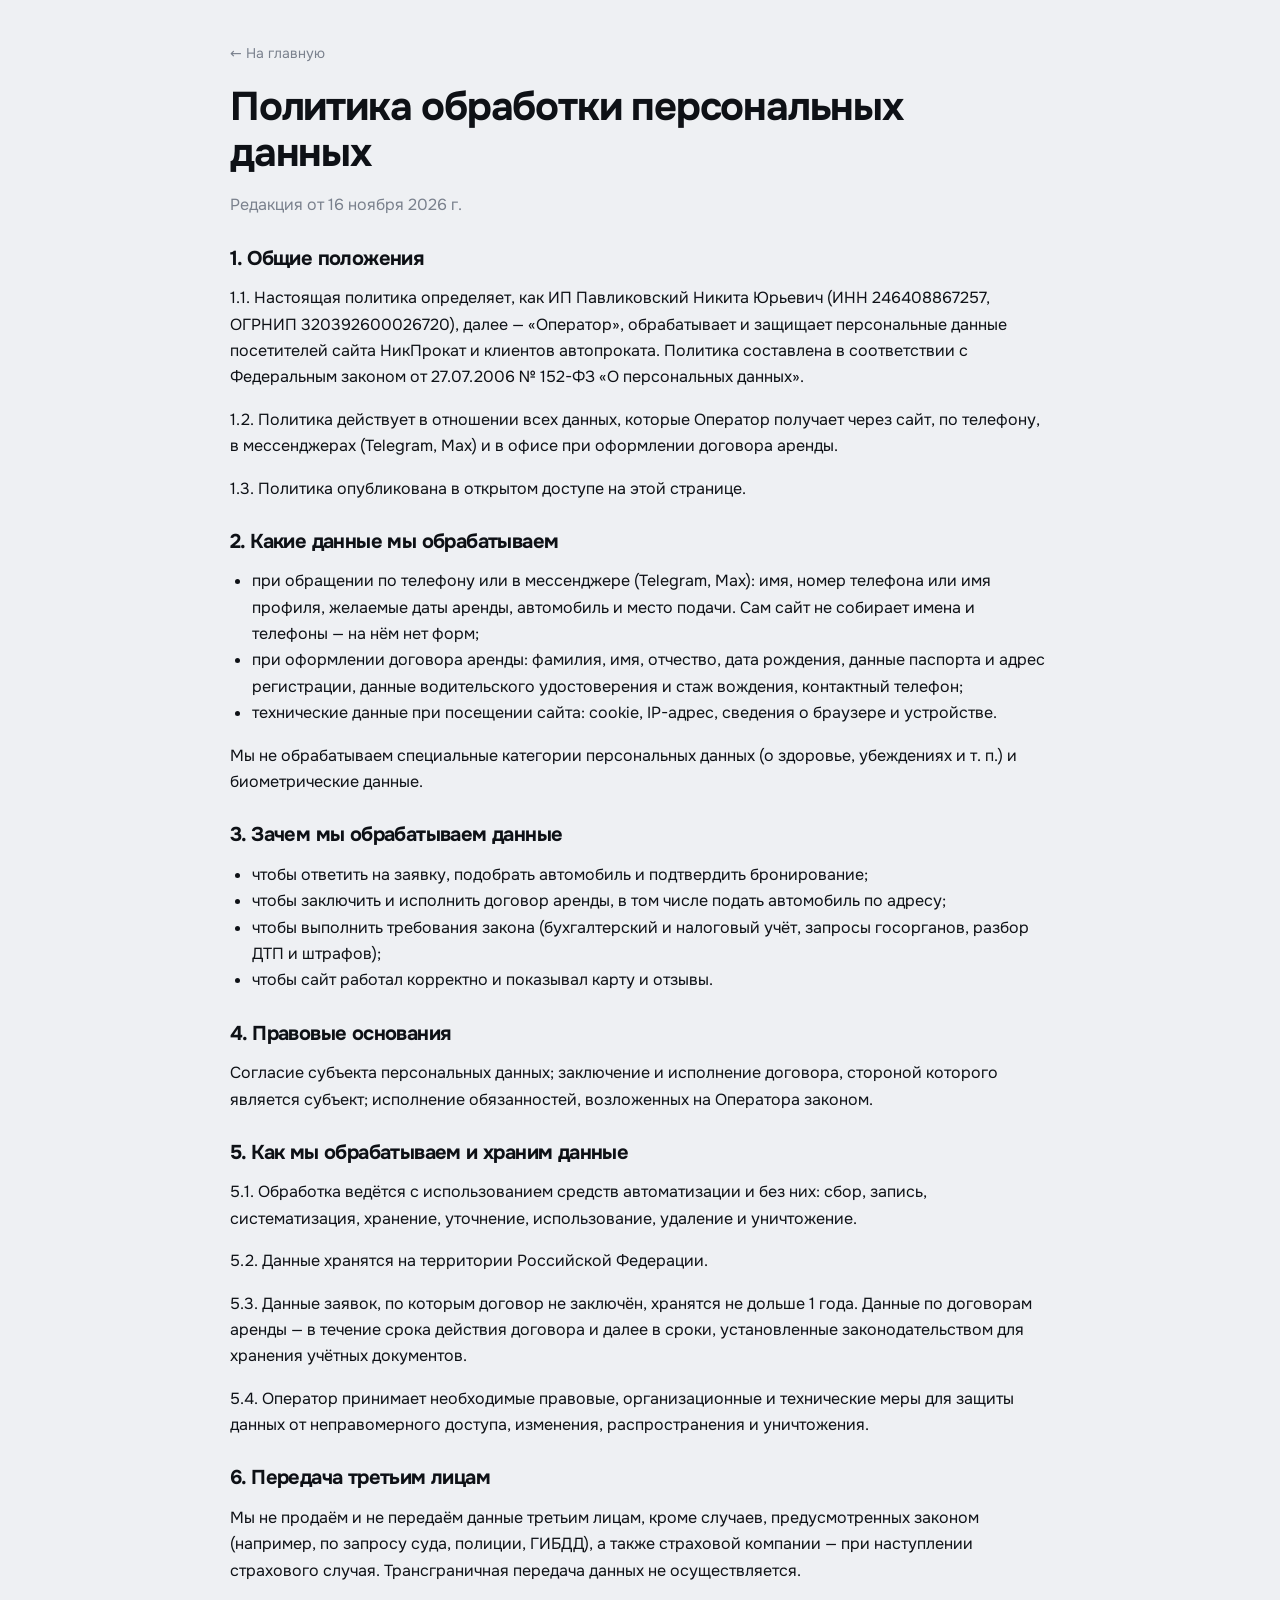
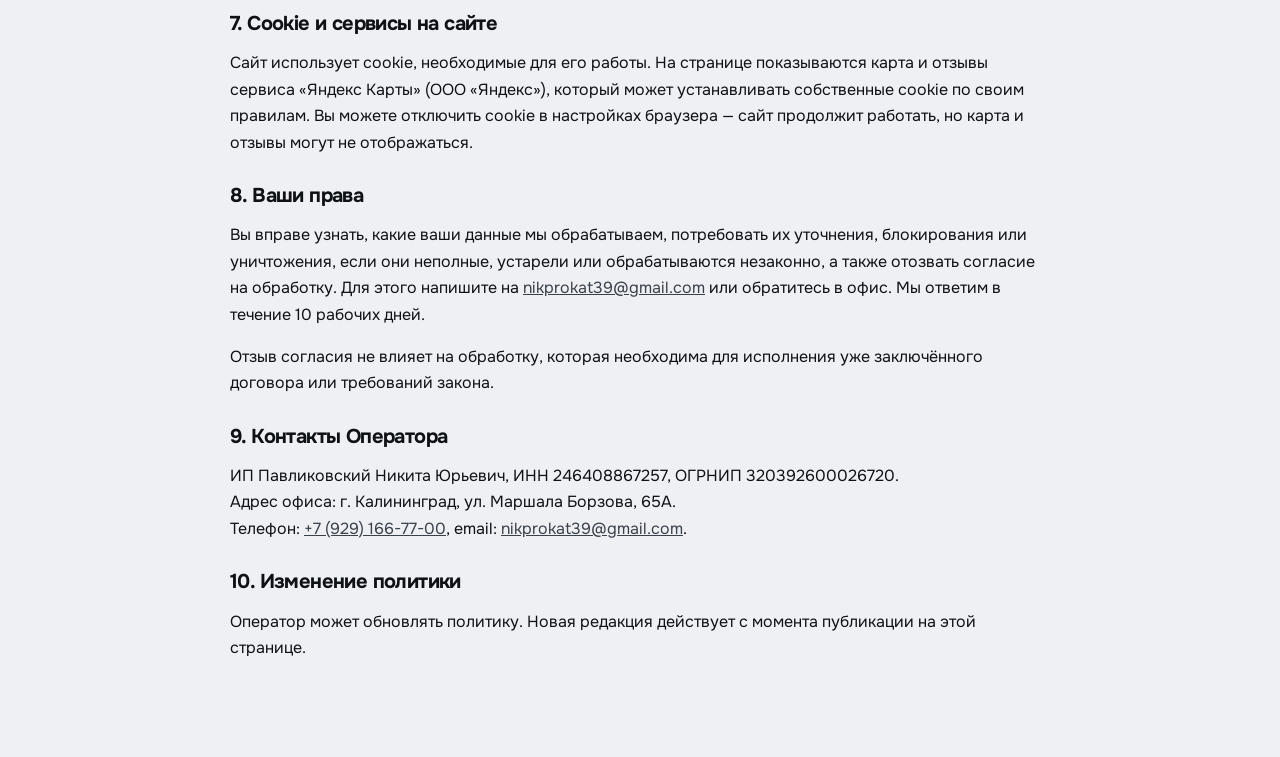
==== privacy.html @ 7037f5e5 "Обновление сайта" ====
<!doctype html>
<html lang="ru">
<head>
<meta charset="utf-8">
<meta http-equiv="Content-Security-Policy" content="default-src 'self'; script-src 'self'; style-src 'self' 'unsafe-inline'; img-src 'self' data:; media-src 'self'; font-src 'self'; connect-src 'self'; frame-src https://yandex.ru; object-src 'none'; base-uri 'self'; form-action 'none'">
<meta name="referrer" content="strict-origin-when-cross-origin">
<meta name="viewport" content="width=device-width, initial-scale=1, viewport-fit=cover">
<title>Политика обработки персональных данных — НикПрокат</title>
<meta name="robots" content="noindex">
<link rel="stylesheet" href="fonts/onest.css">
<link rel="stylesheet" href="site.css?v=12">
</head>
<body class="docpage">
<main class="doc wrap">
  <a class="doc__back" href="./">← На главную</a>
  <h1>Политика обработки персональных данных</h1>
  <p class="muted">Редакция от 16 ноября 2026 г.</p>

  <h2>1. Общие положения</h2>
  <p>1.1. Настоящая политика определяет, как ИП Павликовский Никита Юрьевич (ИНН 246408867257, ОГРНИП 320392600026720), далее — «Оператор», обрабатывает и защищает персональные данные посетителей сайта НикПрокат и клиентов автопроката. Политика составлена в соответствии с Федеральным законом от 27.07.2006 № 152-ФЗ «О персональных данных».</p>
  <p>1.2. Политика действует в отношении всех данных, которые Оператор получает через сайт, по телефону, в мессенджерах (Telegram, Max) и в офисе при оформлении договора аренды.</p>
  <p>1.3. Политика опубликована в открытом доступе на этой странице.</p>

  <h2>2. Какие данные мы обрабатываем</h2>
  <ul>
    <li>при обращении по телефону или в мессенджере (Telegram, Max): имя, номер телефона или имя профиля, желаемые даты аренды, автомобиль и место подачи. Сам сайт не собирает имена и телефоны — на нём нет форм;</li>
    <li>при оформлении договора аренды: фамилия, имя, отчество, дата рождения, данные паспорта и адрес регистрации, данные водительского удостоверения и стаж вождения, контактный телефон;</li>
    <li>технические данные при посещении сайта: cookie, IP-адрес, сведения о браузере и устройстве.</li>
  </ul>
  <p>Мы не обрабатываем специальные категории персональных данных (о здоровье, убеждениях и т. п.) и биометрические данные.</p>

  <h2>3. Зачем мы обрабатываем данные</h2>
  <ul>
    <li>чтобы ответить на заявку, подобрать автомобиль и подтвердить бронирование;</li>
    <li>чтобы заключить и исполнить договор аренды, в том числе подать автомобиль по адресу;</li>
    <li>чтобы выполнить требования закона (бухгалтерский и налоговый учёт, запросы госорганов, разбор ДТП и штрафов);</li>
    <li>чтобы сайт работал корректно и показывал карту и отзывы.</li>
  </ul>

  <h2>4. Правовые основания</h2>
  <p>Согласие субъекта персональных данных; заключение и исполнение договора, стороной которого является субъект; исполнение обязанностей, возложенных на Оператора законом.</p>

  <h2>5. Как мы обрабатываем и храним данные</h2>
  <p>5.1. Обработка ведётся с использованием средств автоматизации и без них: сбор, запись, систематизация, хранение, уточнение, использование, удаление и уничтожение.</p>
  <p>5.2. Данные хранятся на территории Российской Федерации.</p>
  <p>5.3. Данные заявок, по которым договор не заключён, хранятся не дольше 1 года. Данные по договорам аренды — в течение срока действия договора и далее в сроки, установленные законодательством для хранения учётных документов.</p>
  <p>5.4. Оператор принимает необходимые правовые, организационные и технические меры для защиты данных от неправомерного доступа, изменения, распространения и уничтожения.</p>

  <h2>6. Передача третьим лицам</h2>
  <p>Мы не продаём и не передаём данные третьим лицам, кроме случаев, предусмотренных законом (например, по запросу суда, полиции, ГИБДД), а также страховой компании — при наступлении страхового случая. Трансграничная передача данных не осуществляется.</p>

  <h2>7. Cookie и сервисы на сайте</h2>
  <p>Сайт использует cookie, необходимые для его работы. На странице показываются карта и отзывы сервиса «Яндекс Карты» (ООО «Яндекс»), который может устанавливать собственные cookie по своим правилам. Вы можете отключить cookie в настройках браузера — сайт продолжит работать, но карта и отзывы могут не отображаться.</p>

  <h2>8. Ваши права</h2>
  <p>Вы вправе узнать, какие ваши данные мы обрабатываем, потребовать их уточнения, блокирования или уничтожения, если они неполные, устарели или обрабатываются незаконно, а также отозвать согласие на обработку. Для этого напишите на <a href="mailto:nikprokat39@gmail.com">nikprokat39@gmail.com</a> или обратитесь в офис. Мы ответим в течение 10 рабочих дней.</p>
  <p>Отзыв согласия не влияет на обработку, которая необходима для исполнения уже заключённого договора или требований закона.</p>

  <h2>9. Контакты Оператора</h2>
  <p>ИП Павликовский Никита Юрьевич, ИНН 246408867257, ОГРНИП 320392600026720.<br>Адрес офиса: г. Калининград, ул. Маршала Борзова, 65А.<br>Телефон: <a href="tel:+79291667700">+7 (929) 166-77-00</a>, email: <a href="mailto:nikprokat39@gmail.com">nikprokat39@gmail.com</a>.</p>

  <h2>10. Изменение политики</h2>
  <p>Оператор может обновлять политику. Новая редакция действует с момента публикации на этой странице.</p>

</main>
</body>
</html>
---- fonts/onest.css ----
@font-face {
  font-family: 'Onest';
  font-style: normal;
  font-weight: 400;
  font-display: swap;
  src: url(onest-cyrillic-0.woff2) format('woff2');
  unicode-range: U+0301, U+0400-045F, U+0490-0491, U+04B0-04B1, U+2116;
}
@font-face {
  font-family: 'Onest';
  font-style: normal;
  font-weight: 400;
  font-display: swap;
  src: url(onest-latin-1.woff2) format('woff2');
  unicode-range: U+0000-00FF, U+0131, U+0152-0153, U+02BB-02BC, U+02C6, U+02DA, U+02DC, U+0304, U+0308, U+0329, U+2000-206F, U+20AC, U+2122, U+2191, U+2193, U+2212, U+2215, U+FEFF, U+FFFD;
}
@font-face {
  font-family: 'Onest';
  font-style: normal;
  font-weight: 500;
  font-display: swap;
  src: url(onest-cyrillic-0.woff2) format('woff2');
  unicode-range: U+0301, U+0400-045F, U+0490-0491, U+04B0-04B1, U+2116;
}
@font-face {
  font-family: 'Onest';
  font-style: normal;
  font-weight: 500;
  font-display: swap;
  src: url(onest-latin-1.woff2) format('woff2');
  unicode-range: U+0000-00FF, U+0131, U+0152-0153, U+02BB-02BC, U+02C6, U+02DA, U+02DC, U+0304, U+0308, U+0329, U+2000-206F, U+20AC, U+2122, U+2191, U+2193, U+2212, U+2215, U+FEFF, U+FFFD;
}
@font-face {
  font-family: 'Onest';
  font-style: normal;
  font-weight: 600;
  font-display: swap;
  src: url(onest-cyrillic-0.woff2) format('woff2');
  unicode-range: U+0301, U+0400-045F, U+0490-0491, U+04B0-04B1, U+2116;
}
@font-face {
  font-family: 'Onest';
  font-style: normal;
  font-weight: 600;
  font-display: swap;
  src: url(onest-latin-1.woff2) format('woff2');
  unicode-range: U+0000-00FF, U+0131, U+0152-0153, U+02BB-02BC, U+02C6, U+02DA, U+02DC, U+0304, U+0308, U+0329, U+2000-206F, U+20AC, U+2122, U+2191, U+2193, U+2212, U+2215, U+FEFF, U+FFFD;
}
@font-face {
  font-family: 'Onest';
  font-style: normal;
  font-weight: 700;
  font-display: swap;
  src: url(onest-cyrillic-0.woff2) format('woff2');
  unicode-range: U+0301, U+0400-045F, U+0490-0491, U+04B0-04B1, U+2116;
}
@font-face {
  font-family: 'Onest';
  font-style: normal;
  font-weight: 700;
  font-display: swap;
  src: url(onest-latin-1.woff2) format('woff2');
  unicode-range: U+0000-00FF, U+0131, U+0152-0153, U+02BB-02BC, U+02C6, U+02DA, U+02DC, U+0304, U+0308, U+0329, U+2000-206F, U+20AC, U+2122, U+2191, U+2193, U+2212, U+2215, U+FEFF, U+FFFD;
}
@font-face {
  font-family: 'Onest';
  font-style: normal;
  font-weight: 800;
  font-display: swap;
  src: url(onest-cyrillic-0.woff2) format('woff2');
  unicode-range: U+0301, U+0400-045F, U+0490-0491, U+04B0-04B1, U+2116;
}
@font-face {
  font-family: 'Onest';
  font-style: normal;
  font-weight: 800;
  font-display: swap;
  src: url(onest-latin-1.woff2) format('woff2');
  unicode-range: U+0000-00FF, U+0131, U+0152-0153, U+02BB-02BC, U+02C6, U+02DA, U+02DC, U+0304, U+0308, U+0329, U+2000-206F, U+20AC, U+2122, U+2191, U+2193, U+2212, U+2215, U+FEFF, U+FFFD;
}
---- site.css ----
:root {
  --bg: #eef0f3;
  --paper: #ffffff;
  --ink: #0e1116;
  --ink-2: #3b414b;
  --muted: #7a818d;
  --line: rgba(14, 17, 22, .08);
  --coral: #f16043;
  --coral-d: #dc4b2f;
  --ok: #17a96b;
  --busy: #e0473f;
  --r: 28px;
  --shadow: 0 1px 2px rgba(14, 17, 22, .04), 0 12px 32px -12px rgba(14, 17, 22, .14);
}
* { box-sizing: border-box; }
html { scroll-behavior: smooth; }
body { margin: 0; background: var(--bg); color: var(--ink); font: 16px/1.55 Onest, system-ui, sans-serif; -webkit-font-smoothing: antialiased; overflow-x: hidden; }
img { display: block; max-width: 100%; }
a { color: inherit; text-decoration: none; }
h1, h2, h3 { margin: 0; letter-spacing: -.03em; line-height: 1.02; }
.wrap { width: min(1280px, 100% - 32px); margin-inline: auto; }
.muted { color: var(--muted); }
.tiny { font-size: 12px; color: var(--muted); margin: 6px 0 0; text-align: center; }
.i { width: 18px; height: 18px; flex: none; }

/* ---------- кнопки, чипы ---------- */
.btn { display: inline-flex; align-items: center; justify-content: center; gap: 10px; height: 54px; padding: 0 26px; border: 0; border-radius: 999px; background: var(--coral); color: #fff; font: 600 15px Onest, sans-serif; cursor: pointer; transition: transform .25s, background .25s, box-shadow .25s; box-shadow: 0 10px 24px -10px rgba(241, 96, 67, .8); white-space: nowrap; }
.btn:hover { background: var(--coral-d); transform: translateY(-1px); }
.btn .i { transition: transform .25s; }
.btn:hover .i { transform: translateX(3px); }
.btn--glass { background: rgba(255, 255, 255, .16); color: #fff; box-shadow: none; border: 1px solid rgba(255, 255, 255, .35); backdrop-filter: blur(16px) saturate(1.4); -webkit-backdrop-filter: blur(16px) saturate(1.4); }
.btn--glass:hover { background: rgba(255, 255, 255, .28); }
.btn--dark { background: var(--ink); box-shadow: none; }
.btn--dark:hover { background: #262b33; }
.btn--sm { height: 42px; padding: 0 20px; font-size: 14px; }
.btn--wide { width: 100%; }
.chip { display: inline-flex; align-items: center; gap: 8px; margin: 0; height: 34px; padding: 0 14px; border-radius: 999px; font-size: 13px; font-weight: 500; }
.chip--glass { background: rgba(255, 255, 255, .18); color: #fff; border: 1px solid rgba(255, 255, 255, .3); backdrop-filter: blur(14px); -webkit-backdrop-filter: blur(14px); }
.dot { width: 8px; height: 8px; border-radius: 50%; background: #3ee08f; box-shadow: 0 0 0 4px rgba(62, 224, 143, .25); }

/* ---------- шапка ---------- */
.nav { position: fixed; z-index: 30; top: 14px; left: 50%; transform: translateX(-50%); width: min(1280px, 100% - 32px); display: flex; align-items: center; gap: 22px; height: 64px; padding: 0 12px 0 22px; border-radius: 999px; background: rgba(255, 255, 255, .72); border: 1px solid rgba(255, 255, 255, .8); box-shadow: 0 8px 30px -14px rgba(14, 17, 22, .25); backdrop-filter: blur(20px) saturate(1.6); -webkit-backdrop-filter: blur(20px) saturate(1.6); }
.logo { display: flex; align-items: center; gap: 10px; font-weight: 700; font-size: 19px; letter-spacing: -.02em; color: var(--ink); }
.logo__mark { width: 34px; height: 23px; color: var(--ink); }
.logo__word b { color: var(--coral); font-weight: 800; }
.nav__links { display: flex; gap: 26px; margin-left: 18px; font-size: 15px; color: var(--ink-2); }
.nav__links a { transition: color .2s; }
.nav__links a:hover { color: var(--coral); }
.nav__phone { margin-left: auto; font-weight: 600; font-size: 15px; }

/* ---------- главный экран ---------- */
.hero { position: relative; margin: 10px; height: min(100svh - 20px, 900px); min-height: 620px; border-radius: 34px; overflow: hidden; background: #1a1d22; color: #fff; isolation: isolate; }
.hero__media { position: absolute; inset: 0; }
.hero__img { position: absolute; inset: 0; width: 100%; height: 100%; object-fit: cover; opacity: 0; transform: scale(1.08); transition: opacity 1.6s ease, transform 7s cubic-bezier(.2, .7, .2, 1); }
.hero__img.on { opacity: 1; transform: scale(1); }
.hero__shade { position: absolute; inset: 0; background: linear-gradient(90deg, rgba(8, 10, 14, .62) 0%, rgba(8, 10, 14, .25) 45%, rgba(8, 10, 14, 0) 70%), linear-gradient(0deg, rgba(8, 10, 14, .55) 0%, rgba(8, 10, 14, 0) 45%); pointer-events: none; }
.hero__copy { position: absolute; left: clamp(24px, 5vw, 72px); bottom: clamp(32px, 7vh, 80px); max-width: 780px; }
.hero__title { margin: 22px 0 18px; font-size: clamp(44px, 5.6vw, 86px); font-weight: 700; }
.hero__lead { margin: 0 0 30px; max-width: 470px; font-size: 18px; color: rgba(255, 255, 255, .86); }
.hero__cta { display: flex; flex-wrap: wrap; gap: 12px; }
.hero__copy > * { animation: rise .9s cubic-bezier(.2, .7, .2, 1) both; }
.hero__copy > :nth-child(2) { animation-delay: .08s; }
.hero__copy > :nth-child(3) { animation-delay: .16s; }
.hero__copy > :nth-child(4) { animation-delay: .24s; }
@keyframes rise { from { opacity: 0; transform: translateY(24px); } }

/* стеклянная карточка выбора машины */
.pick { position: absolute; right: clamp(20px, 3vw, 40px); bottom: clamp(24px, 6vh, 64px); width: 360px; padding: 20px; border-radius: 26px; background: rgba(255, 255, 255, .14); border: 1px solid rgba(255, 255, 255, .28); backdrop-filter: blur(24px) saturate(1.5); -webkit-backdrop-filter: blur(24px) saturate(1.5); box-shadow: 0 20px 50px -20px rgba(0, 0, 0, .5); animation: rise .9s .3s cubic-bezier(.2, .7, .2, 1) both; }
.pick__top { display: flex; justify-content: space-between; align-items: flex-end; gap: 12px; }
.pick__top > div:first-child, .pick__price { transition: opacity .35s, transform .35s; }
.pick.swap .pick__top > div:first-child, .pick.swap .pick__price { opacity: 0; transform: translateY(6px); }
.pick__name { font-size: 22px; font-weight: 700; letter-spacing: -.02em; }
.pick__sub { font-size: 14px; color: rgba(255, 255, 255, .75); }
.pick__price { text-align: right; font-size: 15px; line-height: 1.1; }
.pick__price b { font-size: 28px; font-weight: 700; letter-spacing: -.02em; }
.pick__price small { display: block; font-size: 12px; color: rgba(255, 255, 255, .7); }
.pick__cars { display: grid; grid-template-columns: repeat(4, 1fr); gap: 8px; margin: 18px 0 16px; }
.pick__car { position: relative; padding: 0; border: 0; border-radius: 14px; overflow: hidden; aspect-ratio: 1 / .8; cursor: pointer; background: #000; outline: 2px solid transparent; outline-offset: 2px; transition: outline-color .3s, transform .3s; }
.pick__car img { width: 100%; height: 100%; object-fit: cover; opacity: .62; transition: opacity .3s, transform .5s; }
.pick__car:hover img { opacity: .9; transform: scale(1.06); }
.pick__car.on { outline-color: #fff; }
.pick__car.on img { opacity: 1; }
.pick__car i { position: absolute; left: 0; bottom: 0; height: 3px; width: 0; background: var(--coral); }
.pick__car.on i { animation: fill var(--t, 7s) linear forwards; }
@keyframes fill { to { width: 100%; } }

/* ---------- факты ---------- */
.facts { display: grid; grid-template-columns: repeat(4, 1fr); gap: 12px; margin-top: 12px; }
.fact { padding: 24px 26px; border-radius: 24px; background: var(--paper); box-shadow: var(--shadow); }
.fact b { display: block; font-size: 30px; font-weight: 700; letter-spacing: -.03em; }
.fact span { color: var(--muted); font-size: 15px; }

/* ---------- секции ---------- */
.section { padding: 110px 0 0; }
.head { display: flex; justify-content: space-between; align-items: flex-end; gap: 24px; margin-bottom: 36px; }
.h2 { font-size: clamp(36px, 4.6vw, 64px); font-weight: 700; }
.head__note { margin: 0; max-width: 360px; color: var(--muted); }

/* автопарк */
.fleet { display: grid; grid-template-columns: repeat(2, 1fr); gap: 16px; }
.car { position: relative; display: flex; flex-direction: column; border-radius: var(--r); background: var(--paper); box-shadow: var(--shadow); overflow: hidden; cursor: pointer; transition: transform .35s cubic-bezier(.2, .7, .2, 1), box-shadow .35s; }
.car:hover { transform: translateY(-4px); box-shadow: 0 1px 2px rgba(14, 17, 22, .04), 0 26px 50px -20px rgba(14, 17, 22, .28); }
.car__pic { position: relative; aspect-ratio: 16 / 10; overflow: hidden; background: #dfe2e6; }
.car__pic img { position: absolute; inset: 0; width: 100%; height: 100%; object-fit: cover; transition: transform .8s cubic-bezier(.2, .7, .2, 1); }
.car:hover .car__pic img { transform: scale(1.04); }
.badge { position: absolute; z-index: 2; top: 16px; left: 16px; display: inline-flex; align-items: center; gap: 8px; height: 32px; padding: 0 13px; border-radius: 999px; font-size: 13px; font-weight: 600; background: rgba(255, 255, 255, .88); color: var(--ok); backdrop-filter: blur(10px); -webkit-backdrop-filter: blur(10px); }
.badge::before { content: ""; width: 7px; height: 7px; border-radius: 50%; background: currentColor; }
.badge--busy { color: var(--busy); }
.car__body { display: grid; grid-template-columns: 1fr auto; align-items: end; gap: 6px 16px; padding: 22px 24px 24px; }
.car__name { font-size: 26px; font-weight: 700; letter-spacing: -.03em; line-height: 1.1; }
.car__sub { color: var(--muted); }
.car__specs { grid-column: 1 / -1; display: flex; flex-wrap: wrap; gap: 6px; margin: 10px 0 6px; padding: 0; list-style: none; }
.car__specs li { height: 30px; padding: 0 12px; display: flex; align-items: center; border-radius: 999px; background: var(--bg); font-size: 13px; color: var(--ink-2); }
.car__price { font-size: 15px; color: var(--muted); }
.car__price b { font-size: 26px; color: var(--ink); font-weight: 700; letter-spacing: -.02em; }
.car__go { width: 52px; height: 52px; padding: 0; }

/* шаги */
.steps { display: grid; grid-template-columns: repeat(3, 1fr); gap: 16px; }
.step { padding: 30px; border-radius: var(--r); background: var(--paper); box-shadow: var(--shadow); min-height: 250px; display: flex; flex-direction: column; }
.step__n { font-size: 15px; font-weight: 700; color: var(--coral); margin-bottom: auto; }
.step h3 { font-size: 26px; font-weight: 700; margin: 40px 0 10px; }
.step p { margin: 0; color: var(--muted); }

/* детали */
.details { display: grid; grid-template-columns: 1.2fr 1fr 1fr; gap: 16px; margin-top: 110px; }
.details img { width: 100%; height: 360px; object-fit: cover; border-radius: var(--r); }

/* подача */
.delivery { display: grid; grid-template-columns: 1fr 1.1fr; gap: 40px; align-items: start; }
.delivery .h2 { margin-bottom: 16px; }
.places { margin: 0; padding: 8px 26px; list-style: none; border-radius: var(--r); background: var(--paper); box-shadow: var(--shadow); }
.places li { display: flex; justify-content: space-between; gap: 16px; padding: 18px 0; border-bottom: 1px solid var(--line); font-size: 17px; }
.places li:last-child { border-bottom: 0; }
.places b { font-weight: 600; }

/* условия */
.terms { display: grid; grid-template-columns: repeat(4, 1fr); gap: 16px; }
.term { padding: 28px; border-radius: var(--r); background: var(--paper); box-shadow: var(--shadow); }
.term h3 { font-size: 20px; margin-bottom: 12px; }
.term p { margin: 0; color: var(--muted); }

/* контакты */
#contacts { padding-top: 110px; }
.cta { display: flex; justify-content: space-between; align-items: center; gap: 32px; padding: clamp(32px, 5vw, 64px); border-radius: 34px; background: var(--ink) url(img/hero-genesis.jpg) center 70% / cover; background-blend-mode: soft-light; color: #fff; }
.cta p { margin: 14px 0 0; color: rgba(255, 255, 255, .75); font-size: 18px; }
.cta__btns { display: flex; flex-wrap: wrap; gap: 12px; }
.footer { display: flex; justify-content: space-between; align-items: center; gap: 16px; flex-wrap: wrap; padding: 36px 0 44px; font-size: 14px; }

/* ---------- окно брони ---------- */
.book { width: min(980px, 100% - 24px); max-height: calc(100dvh - 24px); padding: 0; border: 0; border-radius: 30px; background: var(--paper); color: var(--ink); box-shadow: 0 40px 100px -30px rgba(0, 0, 0, .5); }
.book::backdrop { background: rgba(14, 17, 22, .45); backdrop-filter: blur(8px); -webkit-backdrop-filter: blur(8px); }
.book[open] { animation: pop .4s cubic-bezier(.2, .7, .2, 1); }
@keyframes pop { from { opacity: 0; transform: translateY(16px) scale(.98); } }
.book__card { position: relative; display: grid; grid-template-columns: 1.15fr 1fr; }
.book__x { position: absolute; z-index: 2; top: 14px; right: 14px; width: 40px; height: 40px; border: 0; border-radius: 50%; background: var(--bg); font-size: 24px; line-height: 1; cursor: pointer; }
.book__gallery { padding: 14px; }
.book__img { width: 100%; aspect-ratio: 4 / 3; object-fit: cover; border-radius: 20px; background: var(--bg); }
.book__thumbs { display: flex; gap: 8px; margin-top: 10px; overflow-x: auto; }
.book__thumbs img { width: 64px; height: 48px; flex: none; object-fit: cover; border-radius: 10px; cursor: pointer; opacity: .55; transition: opacity .2s; }
.book__thumbs img.on, .book__thumbs img:hover { opacity: 1; }
.book__body { padding: 30px 28px 28px 14px; }
.book__body h3 { font-size: 28px; padding-right: 40px; }
.book__body > .muted { margin: 6px 0 22px; }
.book__dates { display: grid; grid-template-columns: 1fr 1fr; gap: 10px; }
.book__dates label { display: grid; gap: 6px; min-width: 0; font-size: 13px; color: var(--muted); }
.book input { min-width: 0; width: 100%; height: 50px; padding: 0 14px; border: 1px solid var(--line); border-radius: 14px; background: var(--bg); color: var(--ink); font: 500 15px Onest, sans-serif; }
.book input:focus { outline: 2px solid var(--coral); outline-offset: 1px; }
.book__status { margin: 14px 0; padding: 16px; border-radius: 16px; background: var(--bg); font-size: 15px; color: var(--ink-2); }
.book__status b { display: block; font-size: 17px; margin-bottom: 4px; color: var(--ink); }
.book__status.ok { background: #e7f7ef; }
.book__status.ok b { color: var(--ok); }
.book__status.busy { background: #fdecea; }
.book__status.busy b { color: var(--busy); }
.book__status .sum { font-weight: 700; font-size: 18px; color: var(--ink); }
.book__lead { display: grid; gap: 10px; }
.book__lead[hidden] { display: none; }

/* ---------- появление при прокрутке ---------- */
.reveal { opacity: 0; transform: translateY(28px); transition: opacity .8s cubic-bezier(.2, .7, .2, 1), transform .8s cubic-bezier(.2, .7, .2, 1); }
.reveal.in { opacity: 1; transform: none; }

/* ---------- планшет и телефон ---------- */
@media (max-width: 1080px) {
  .nav__links { display: none; }
  .facts, .terms { grid-template-columns: repeat(2, 1fr); }
  .steps { grid-template-columns: 1fr; }
  .step { min-height: 0; }
  .step h3 { margin-top: 18px; }
}
@media (max-width: 760px) {
  .nav { top: 10px; height: 56px; padding: 0 8px 0 16px; width: calc(100% - 20px); }
  .nav__phone { display: none; }
  .nav .btn { margin-left: auto; }
  .hero { margin: 0; border-radius: 0 0 28px 28px; height: auto; min-height: 0; padding: 110px 20px 20px; display: flex; flex-direction: column; justify-content: flex-end; min-height: 100svh; }
  .hero__shade { background: linear-gradient(0deg, rgba(8, 10, 14, .82) 0%, rgba(8, 10, 14, .35) 55%, rgba(8, 10, 14, .1) 100%); }
  .hero__copy { position: relative; left: auto; bottom: auto; }
  .hero__title { font-size: 44px; margin: 16px 0 12px; }
  .hero__lead { font-size: 16px; margin-bottom: 22px; }
  .hero__cta .btn { flex: 1; }
  .pick { position: relative; right: auto; bottom: auto; width: auto; margin-top: 20px; padding: 16px; }
  .facts { grid-template-columns: 1fr 1fr; gap: 10px; }
  .fact { padding: 18px; }
  .fact b { font-size: 22px; }
  .fact span { font-size: 13px; }
  .section, #contacts { padding-top: 72px; }
  .head { flex-direction: column; align-items: flex-start; margin-bottom: 24px; }
  .fleet, .delivery, .terms { grid-template-columns: 1fr; }
  .delivery { gap: 20px; }
  .details { grid-template-columns: 1fr 1fr; margin-top: 72px; }
  .details img { height: 200px; }
  .details img:first-child { grid-column: 1 / -1; }
  .car__name { font-size: 22px; }
  .cta { flex-direction: column; align-items: flex-start; }
  .cta__btns, .cta__btns .btn { width: 100%; }
  .book__card { grid-template-columns: 1fr; }
  .book__body { padding: 4px 18px 20px; }
  .book__body h3 { font-size: 24px; }
}
@media (prefers-reduced-motion: reduce) {
  *, *::before, *::after { animation: none !important; transition: none !important; }
  .reveal { opacity: 1; transform: none; }
  html { scroll-behavior: auto; }
}

/* правки: окно брони не шире экрана; на телефоне первый экран без карточки выбора */
.book__card > * { min-width: 0; }
@media (max-width: 760px) {
  .pick { display: none; }
  .hero { min-height: 92svh; padding-bottom: 28px; }
}
.hero__copy, .pick { z-index: 2; }
.hero__shade, .hero__copy, .pick { transform: translateZ(0); }

video.hero__img, video.hero__img.on { transform: none; }

/* ---------- автопарк и тарифы ---------- */
.when { display: grid; grid-template-columns: 1fr 1fr auto; gap: 12px; align-items: end; padding: 18px; border-radius: var(--r); background: var(--paper); box-shadow: var(--shadow); }
.when__f { display: grid; gap: 6px; min-width: 0; font-size: 13px; color: var(--muted); }
.when__in { display: flex; min-width: 0; border-radius: 14px; overflow: hidden; border: 1px solid var(--line); background: var(--bg); }
.when__in input { min-width: 0; height: 54px; padding: 0 14px; border: 0; background: transparent; color: var(--ink); font: 500 16px Onest, sans-serif; }
.when__in input[type=date] { flex: 1; }
.when__in input[type=time] { width: 104px; flex: none; background: var(--coral); color: #fff; font-weight: 600; color-scheme: dark; }
.when__in:focus-within { outline: 2px solid var(--coral); outline-offset: 1px; }
.when .btn { height: 56px; }
.when__note { margin: 14px 4px 28px; color: var(--muted); }
.when__note a { color: var(--coral); font-weight: 600; }
.tariffs__class { margin: 26px 0 8px; padding: 12px; border-radius: 14px; background: #e3ebf3; text-align: center; font-weight: 600; }
.tariffs__class:first-child { margin-top: 0; }
.trow { display: grid; grid-template-columns: 190px minmax(160px, 1fr) minmax(0, 2.4fr) auto; align-items: center; gap: 22px; padding: 14px 10px; border-bottom: 1px solid var(--line); cursor: pointer; transition: background .2s; }
.trow:hover { background: rgba(255, 255, 255, .6); }
.trow__pic { aspect-ratio: 16 / 10; border-radius: 14px; overflow: hidden; background: #e7e9ec; }
.trow__pic img { width: 100%; height: 100%; object-fit: cover; transition: transform .6s cubic-bezier(.2, .7, .2, 1); }
.trow:hover .trow__pic img { transform: scale(1.05); }
.trow__name b { display: block; font-size: 20px; letter-spacing: -.02em; line-height: 1.2; }
.trow__name span { font-size: 13px; color: var(--muted); }
.trow__tiers { display: grid; grid-template-columns: repeat(4, 1fr); gap: 6px; }
.trow__tiers div { padding: 6px 8px; border-radius: 10px; }
.trow__tiers small { display: block; font-size: 12px; color: var(--muted); white-space: nowrap; }
.trow__tiers b { font-size: 18px; font-weight: 600; }
.trow__tiers .on { background: #fdebe6; }
.trow__tiers .on b { color: var(--coral-d); }
.trow__go { display: flex; align-items: center; gap: 14px; justify-content: flex-end; }
.trow__sum { text-align: right; font-weight: 700; font-size: 18px; white-space: nowrap; }
.trow__sum small { display: block; font-weight: 400; font-size: 12px; color: var(--muted); }
@media (max-width: 1100px) {
  .trow { grid-template-columns: 150px 1fr auto; }
  .trow__tiers { grid-column: 1 / -1; grid-row: 2; }
}
@media (max-width: 760px) {
  .when { grid-template-columns: 1fr; }
  .trow { grid-template-columns: 112px 1fr; gap: 10px 14px; padding: 14px 4px; }
  .trow__tiers { grid-template-columns: repeat(4, minmax(0, 1fr)); gap: 2px; }
  .trow__tiers div { padding: 6px 2px; text-align: center; }
  .trow__tiers small { font-size: 10px; white-space: normal; line-height: 1.2; }
  .trow__tiers b { font-size: 14px; }
  .trow__go { grid-column: 1 / -1; justify-content: space-between; }
  .trow__go .btn { flex: 1; max-width: 220px; }
}

/* главный экран: метки под заголовком, ролики сменяются наплывом без стоп-кадра */
.hero__tags { display: flex; flex-wrap: wrap; gap: 8px; margin: 0 0 22px; padding: 0; list-style: none; }
.hero__tags .chip { height: 38px; font-size: 15px; }
video.hero__img { transition: opacity 1s ease; }
.steps--2 { grid-template-columns: repeat(2, 1fr); }
.steps--2 .step { min-height: 0; }
.steps--2 .step h3 { margin-top: 24px; }
@media (max-width: 760px) { .steps--2 { grid-template-columns: 1fr; } }

/* подсказка «номер скопирован» для Max */
.toast { position: fixed; left: 50%; bottom: 24px; z-index: 50; max-width: min(520px, calc(100% - 32px)); padding: 14px 20px; border-radius: 16px; background: var(--ink); color: #fff; font-size: 15px; box-shadow: 0 20px 50px -20px rgba(0,0,0,.5); opacity: 0; pointer-events: none; transform: translate(-50%, 12px); transition: opacity .3s, transform .3s; }
.toast.on { opacity: 1; transform: translate(-50%, 0); }
button.btn { cursor: pointer; }

/* ---------- контакты ---------- */
.contacts { display: grid; grid-template-columns: 1fr 1.2fr; gap: 16px; align-items: stretch; }
.contacts:has(.contacts__map[hidden]) { grid-template-columns: 1fr; }
.contacts__list { margin: 0; padding: 12px 30px; border-radius: var(--r); background: var(--paper); box-shadow: var(--shadow); }
.contacts__list > div { padding: 16px 0; border-bottom: 1px solid var(--line); }
.contacts__list > div:last-child { border-bottom: 0; }
.contacts__list dt { font-size: 13px; color: var(--muted); }
.contacts__list dd { margin: 4px 0 0; font-size: 18px; font-weight: 600; }
.contacts__list a { color: var(--ink); text-decoration: none; }
.contacts__list a:hover { color: var(--coral); }
.contacts__map { min-height: 380px; border-radius: var(--r); overflow: hidden; box-shadow: var(--shadow); background: var(--paper); }
.contacts__map iframe { width: 100%; height: 100%; min-height: 380px; border: 0; display: block; }
.reviews { margin-top: 16px; padding: 24px 30px; border-radius: var(--r); background: var(--paper); box-shadow: var(--shadow); }
.reviews h3 { margin: 0 0 14px; font-size: 20px; }
.reviews__ya { height: 520px; overflow: hidden; border-radius: 16px; margin-bottom: 14px; }
.reviews__ya iframe { width: 100%; height: 100%; border: 1px solid var(--line); border-radius: 16px; box-sizing: border-box; }
@media (max-width: 760px) { .contacts { grid-template-columns: 1fr; } .contacts__list { padding: 6px 20px; } .reviews { padding: 20px; } }

.reviews__grid { display: grid; grid-template-columns: minmax(0, 760px) 1fr; gap: 24px; align-items: start; }
.reviews__ya { margin-bottom: 0; }
.reviews__side { display: grid; gap: 12px; align-content: start; }
.reviews__side p { margin: 0 0 6px; color: var(--muted); font-size: 17px; }
@media (max-width: 1100px) { .reviews__grid { grid-template-columns: 1fr; } }

/* ---------- юридическое: согласие, cookie, подвал, страницы документов ---------- */
.agree { display: flex; gap: 10px; align-items: flex-start; font-size: 13px; line-height: 1.45; color: var(--muted); cursor: pointer; }
.agree input { width: 18px; height: 18px; min-width: 18px; margin: 1px 0 0; padding: 0; accent-color: var(--coral); }
.agree a { color: var(--ink-2); text-decoration: underline; }
.btn:disabled { opacity: .45; cursor: not-allowed; box-shadow: none; }
.cookie { position: fixed; left: 16px; right: 16px; bottom: 16px; z-index: 60; max-width: 760px; margin: 0 auto; display: flex; align-items: center; gap: 16px; padding: 14px 16px 14px 20px; border-radius: 20px; background: var(--paper); box-shadow: 0 20px 60px -20px rgba(0,0,0,.35); font-size: 14px; }
.cookie[hidden] { display: none; }
.cookie p { margin: 0; color: var(--ink-2); }
.cookie a { color: var(--ink); text-decoration: underline; }
.footer { display: block; }
.footer__top { display: flex; justify-content: space-between; align-items: center; gap: 16px; flex-wrap: wrap; }
.footer__legal { margin-top: 22px; padding-top: 18px; border-top: 1px solid var(--line); font-size: 13px; color: var(--muted); }
.footer__legal p { margin: 0 0 6px; }
.footer__links { display: flex; flex-wrap: wrap; gap: 6px 22px; margin-top: 10px !important; }
.footer__links a, .doc a { color: var(--ink-2); text-decoration: underline; }
.op { background: #fff1c2; color: #7a5b00; border-radius: 4px; padding: 0 3px; }
.docpage { background: var(--bg); }
.doc { max-width: 820px; padding: 40px 0 80px; font-size: 16px; line-height: 1.65; }
.doc h1 { font-size: clamp(28px, 4vw, 40px); line-height: 1.15; margin: 18px 0 8px; }
.doc h2 { font-size: 20px; margin: 30px 0 8px; }
.doc ul { padding-left: 22px; }
.doc__back { font-size: 14px; color: var(--muted) !important; text-decoration: none !important; }
@media (max-width: 760px) { .cookie { flex-direction: column; align-items: stretch; } }

.book__how { margin: 0 0 4px; font-size: 14px; color: var(--muted); }
.btn--line { background: transparent; color: var(--ink); box-shadow: none; border: 1px solid var(--line); }
.btn--line:hover { background: var(--bg); }
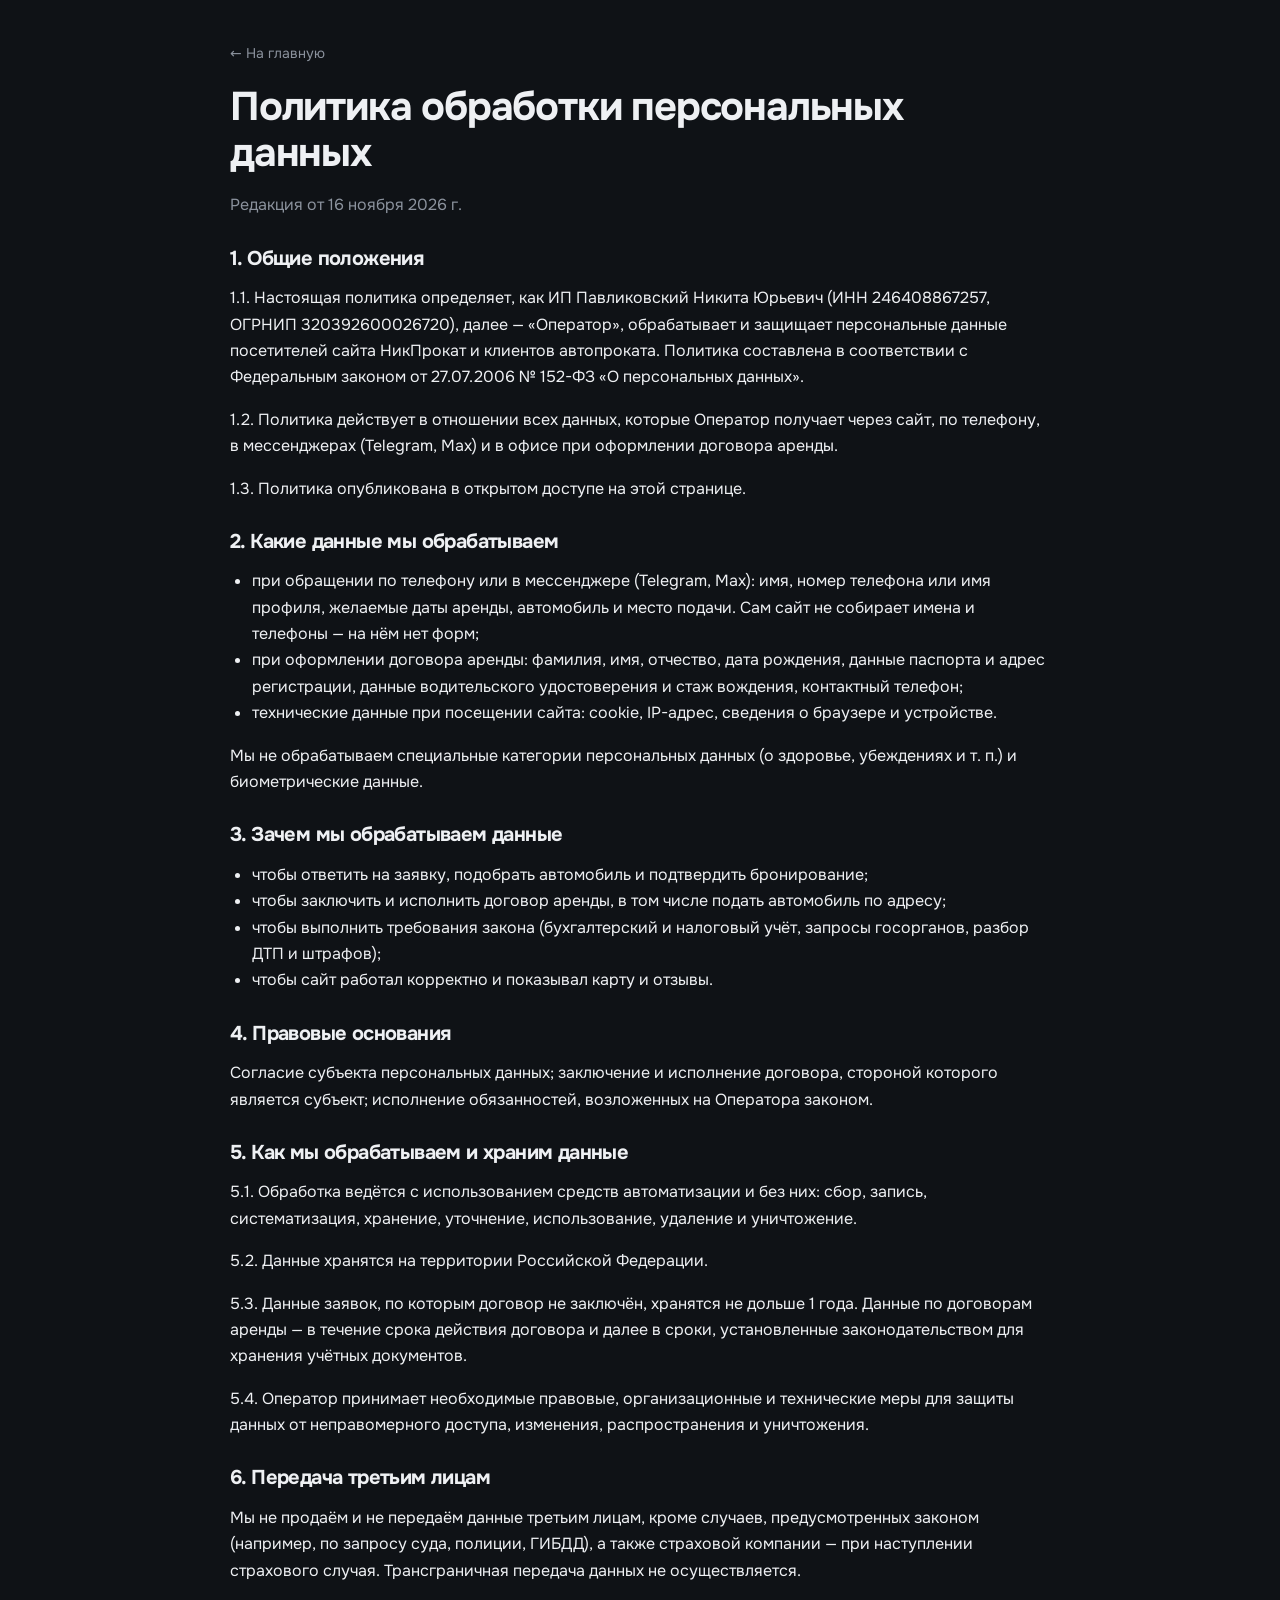
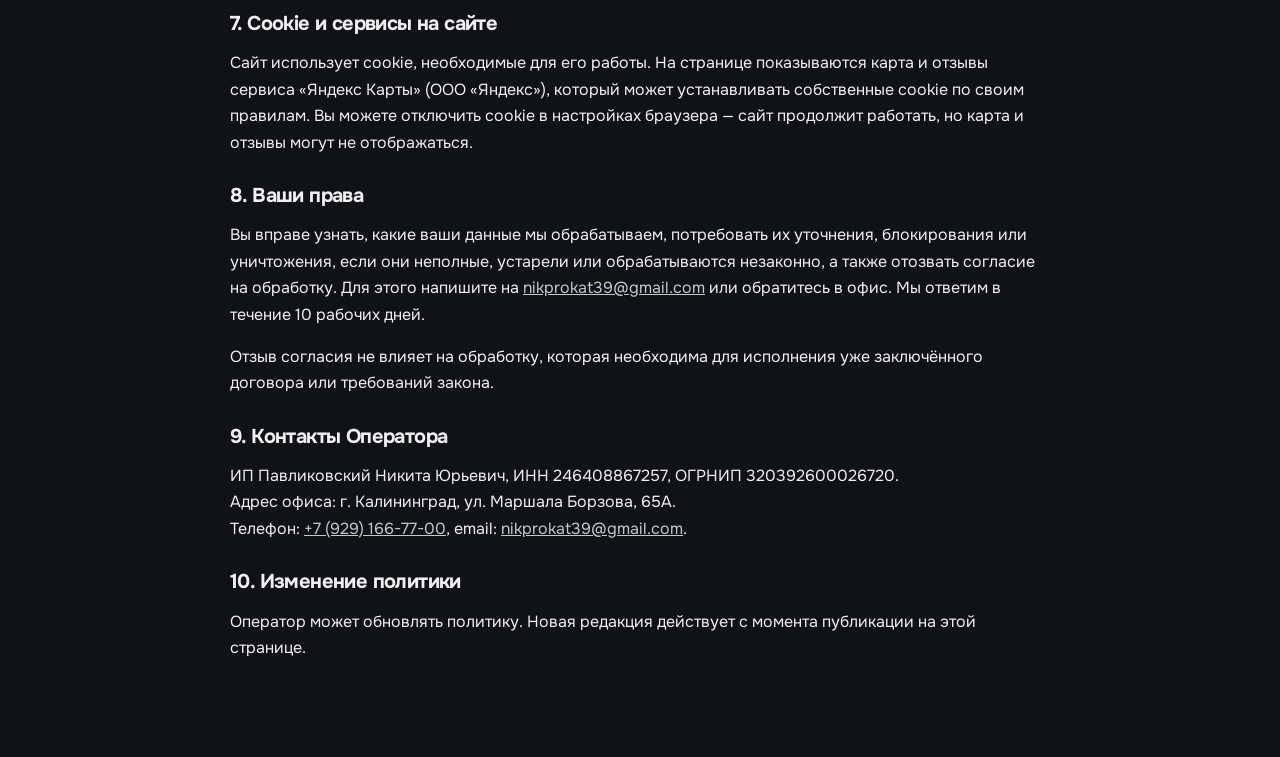
==== commit 7d06388d: "Обновление сайта" ====
--- a/privacy.html
+++ b/privacy.html
@@ -8,7 +8,7 @@
 <title>Политика обработки персональных данных — НикПрокат</title>
 <meta name="robots" content="noindex">
 <link rel="stylesheet" href="fonts/onest.css">
-<link rel="stylesheet" href="site.css?v=12">
+<link rel="stylesheet" href="site.css?v=14">
 </head>
 <body class="docpage">
 <main class="doc wrap">
--- a/site.css
+++ b/site.css
@@ -343,3 +343,32 @@
 .book__how { margin: 0 0 4px; font-size: 14px; color: var(--muted); }
 .btn--line { background: transparent; color: var(--ink); box-shadow: none; border: 1px solid var(--line); }
 .btn--line:hover { background: var(--bg); }
+
+/* ---------- тёмная тема (2026-11-16): светлый фон резал глаза ---------- */
+:root {
+  --bg: #0f1216;
+  --paper: #181c22;
+  --ink: #eef0f3;
+  --ink-2: #c3c8d0;
+  --muted: #8b929d;
+  --line: rgba(255, 255, 255, .08);
+  --coral-d: #ff7a5c;
+  --shadow: 0 1px 2px rgba(0, 0, 0, .3), 0 12px 32px -12px rgba(0, 0, 0, .55);
+  color-scheme: dark;
+}
+.nav { background: rgba(20, 23, 28, .72); border: 1px solid rgba(255, 255, 255, .07); }
+.btn--dark { background: #2a3038; color: #fff; }
+.btn--dark:hover { background: #343b45; }
+.cta { background-color: #0b0d10; }
+.trow:hover { background: rgba(255, 255, 255, .03); }
+.tariffs__class { background: #20262e; color: var(--ink); }
+.trow__pic { background: #20252c; }
+.trow__tiers .on { background: rgba(241, 96, 67, .16); }
+.book__status.ok { background: rgba(23, 169, 107, .14); }
+.book__status.busy { background: rgba(224, 71, 63, .14); }
+.badge { background: rgba(20, 23, 28, .85); }
+.when__in input[type=date] { color-scheme: dark; }
+.book::backdrop { background: rgba(0, 0, 0, .6); }
+.toast { background: #2a3038; }
+.reviews__ya iframe, .contacts__map { border-color: var(--line); }
+.op { background: #4a3b10; color: #ffd76a; }
